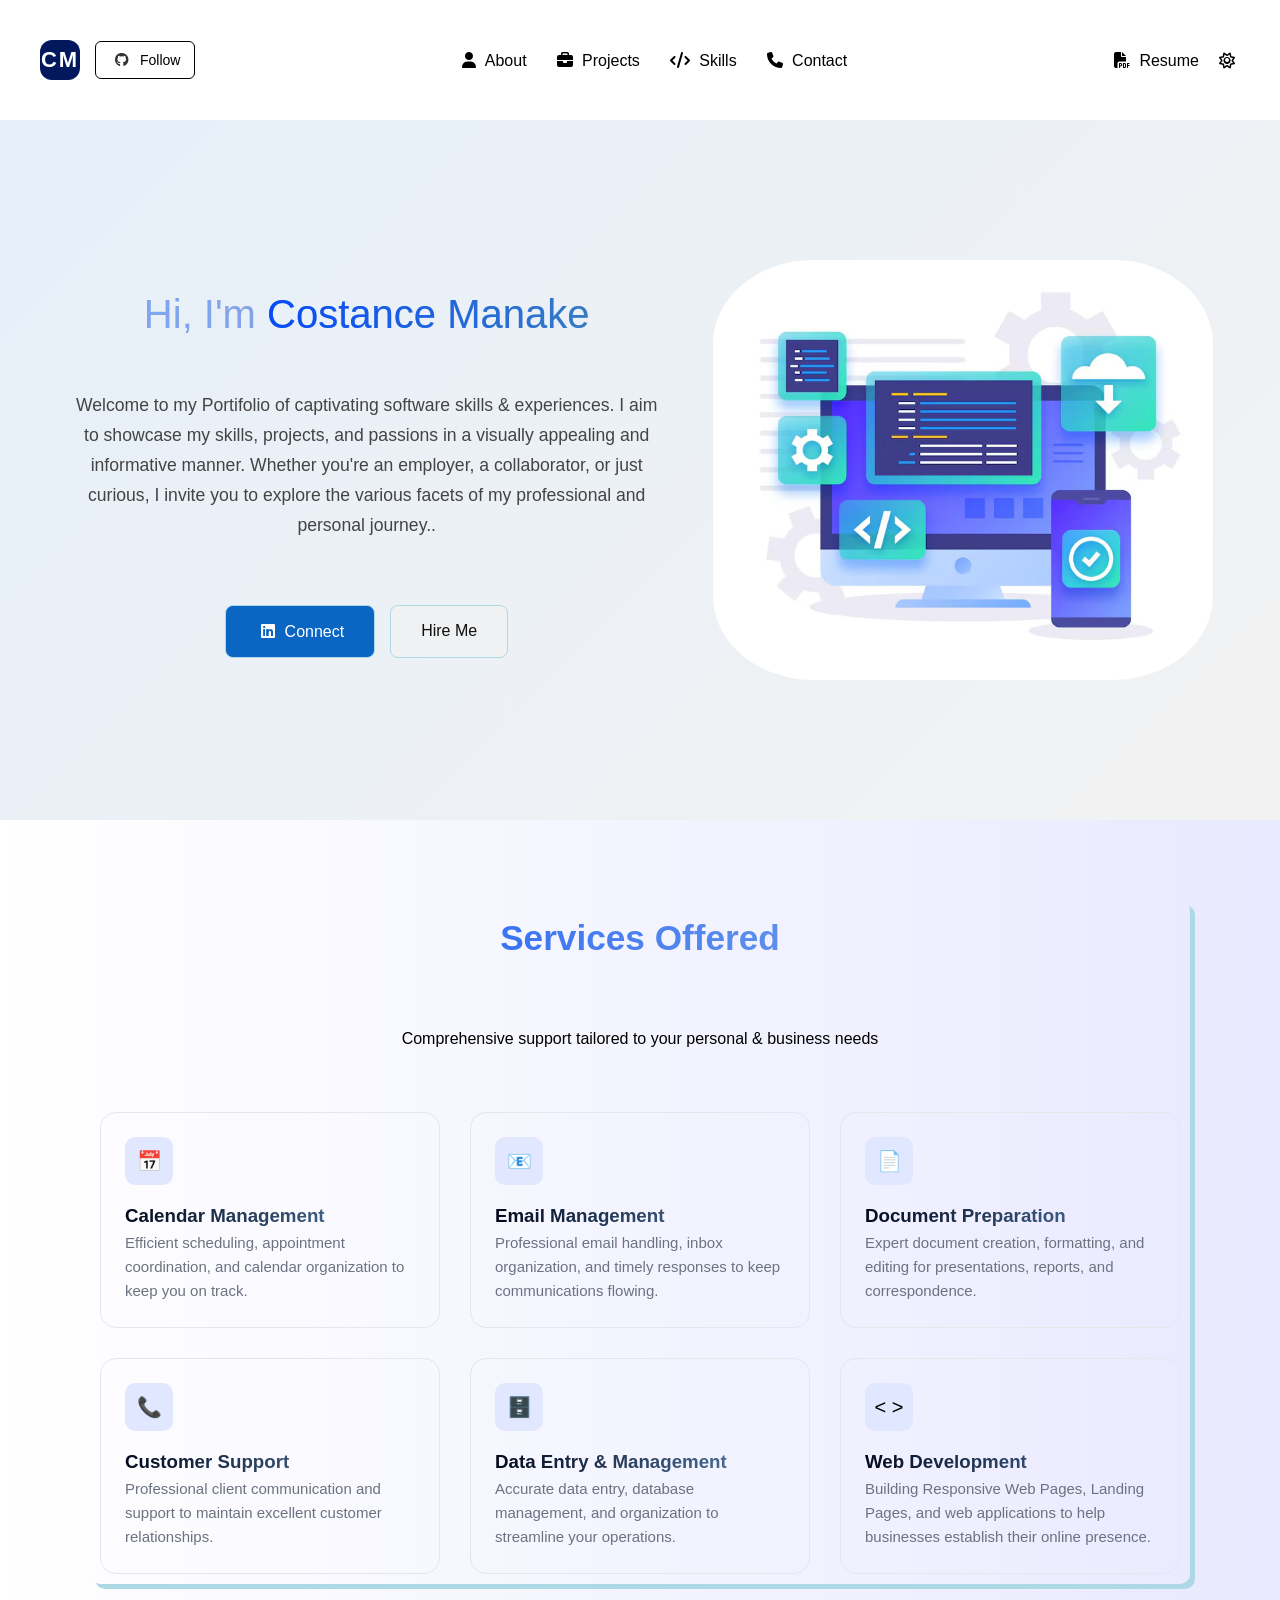
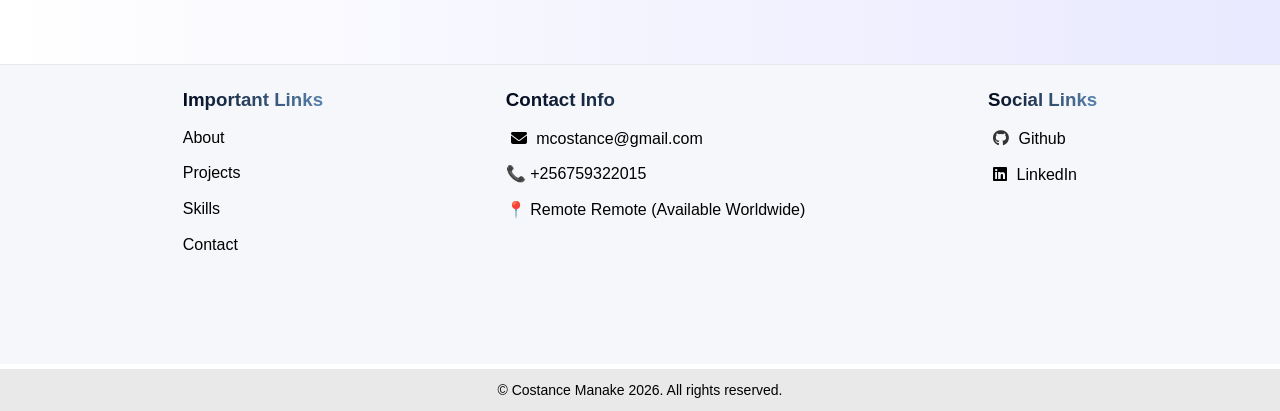
==== index.html @ 9df0ac07 "first commit" ====
<!doctype html>
<html lang="en">

<head>
  <meta charset="UTF-8" />
  <meta name="viewport" content="width=device-width, initial-scale=1.0" />
  <title>Costance Manake - Frontend Developer</title>
  <meta name="description"
    content="Costance Manake is a Frontend Web Developer specializing in HTML, CSS, JavaScript, React, Tailwind CSS, REST API integration, and Node.js. Building responsive and interactive web experiences." />
  <meta name="keywords"
    content="Costance Manake, Frontend Developer, Web Developer Uganda, Remote, React Developer, JavaScript Developer, HTML CSS, Tailwind CSS, Node.js, Portfolio Website" />
  <meta name="author" content="Costance Manake" />
  <!-- social media sharing  -->
  <meta property="og:title" content="Costance Manake | Frontend Web Developer" />
  <meta property="og:description"
    content="Engineering responsive and interactive web experiences using React, JavaScript, and Tailwind CSS." />
  <meta property="og:image" content="images/social-share.jpg" />
  <meta property="og:url" content="https://khonnie.github.io/Costance-Portifolio/" />
  <meta property="og:type" content="website" />
  <!-- favicon -->

  <link rel="stylesheet" href="styles/style.css" />
  <link rel="stylesheet" href="https://cdnjs.cloudflare.com/ajax/libs/font-awesome/6.5.1/css/all.min.css" />
</head>

<body>
  <!-- ----------Header Section-------------- -->
  <header>
    <!-- Name & github logo -->
    <div class="left-side">
      <a href="index.html" class="logo">
        CM
      </a>
      <a href="https://github.com/khonnie" class="intro" target="_blank">
        <i class="fa-brands fa-github"></i> Follow
      </a>
    </div>
    <!-- Navigation sections -->
    <ul class="middle">
      <li><a href="about.html" target="_blank"><i class="fa fa-user"></i> About</a></li>

      <li class="dropdown">
        <a href="projects.html" target="_blank"><i class="fa fa-briefcase"></i> Projects</a>
      </li>

      <li class="dropdown">
        <a href="skills.html" target="_blank"><i class="fa fa-code"></i> Skills</a>
      </li>
      <li><a href="contact.html" target="_blank"><i class="fa fa-phone"></i> Contact</a></li>
    </ul>

    <div class="right-side">
      <a href="resume/Connie-Manake-Resume.pdf" target="_blank"> <i class="fa fa-file-pdf"></i> Resume</a>
      <span><i class="fa-regular fa-sun"></i></span>
    </div>
  </header>
  <!-- --------------Hero Section---------- -->
  <section class="hero">
    <div class="hero-wrapper">
      <h1 class="hero-title">
        Hi, I'm <span class="gradient-text">Costance Manake</span>
      </h1>
      <p class="hero-text">
        Welcome to my Portifolio of captivating software skills & experiences.
        I aim to showcase my skills, projects, and passions in a visually
        appealing and informative manner. Whether you're an employer, a
        collaborator, or just curious, I invite you to explore the various
        facets of my professional and personal journey..
      </p>
      <div class="hero-buttons">
        <a href="https://www.linkedin.com/in/costance-manake-a4429895" target="_blank" class="btn first-btn">
          <i class="fab fa-linkedin"></i> Connect</a>
        <a href="#experience" class="btn second-btn">Hire Me</a>
      </div>
    </div>
    <img src="images/webdev.avif" alt="passport-photo" width="500px" height="420px" />
  </section>
  <!-- SERVICES SECTION -->
  <section class="services" id="services">
    <div class="services-container">
      <!-- Heading -->
      <div class="services-header">
        <h2>Services Offered</h2>
        <p>Comprehensive support tailored to your personal & business needs</p>
      </div>

      <!-- Services Grid -->
      <div class="services-grid">
        <!-- Service 1 -->
        <div class="service-card">
          <div class="icon-box">📅</div>
          <h3>Calendar Management</h3>
          <p>
            Efficient scheduling, appointment coordination, and calendar
            organization to keep you on track.
          </p>
        </div>

        <!-- Service 2 -->
        <div class="service-card">
          <div class="icon-box">📧</div>
          <h3>Email Management</h3>
          <p>
            Professional email handling, inbox organization, and timely
            responses to keep communications flowing.
          </p>
        </div>

        <!-- Service 3 -->
        <div class="service-card">
          <div class="icon-box">📄</div>
          <h3>Document Preparation</h3>
          <p>
            Expert document creation, formatting, and editing for
            presentations, reports, and correspondence.
          </p>
        </div>

        <!-- Service 4 -->
        <div class="service-card">
          <div class="icon-box">📞</div>
          <h3>Customer Support</h3>
          <p>
            Professional client communication and support to maintain
            excellent customer relationships.
          </p>
        </div>

        <!-- Service 5 -->
        <div class="service-card">
          <div class="icon-box">🗄️</div>
          <h3>Data Entry & Management</h3>
          <p>
            Accurate data entry, database management, and organization to
            streamline your operations.
          </p>
        </div>

        <!-- Service 6 -->
        <div class="service-card">
          <div class="icon-box">&lt; &gt;</div>
          <h3>Web Development</h3>
          <p>
            Building Responsive Web Pages, Landing Pages, and web applications
            to help businesses establish their online presence.
          </p>
        </div>
      </div>
    </div>
  </section>

  <!-- Footer Section -->
  <div class="footer">
    <div class="footerinfo">
      <h3>Important Links</h3>
      <div class="important-links links">
        <a href="about.html" target="_blank">About</a>
        <a href="projects.html" target="_blank">Projects</a>
        <a href="skills.html" target="_blank">Skills</a>
        <a href="contact.html" target="_blank">Contact</a>
      </div>
    </div>

    <div class="footerinfo">
      <h3>Contact Info</h3>
      <div class="contactsinfo links">
        <a href="mailto:mcostance@gmail.com">
          <i class="fas fa-envelope"></i> mcostance@gmail.com
        </a>
        <a href="">📞 +256759322015</a>
        <p>📍 Remote Remote (Available Worldwide)</p>
      </div>
    </div>

    <div class="footerinfo">
      <h3>Social Links</h3>
      <div class="social-links links">
        <a href="https://github.com/khonnie" target="_blank">
          <i class="fab fa-github"></i> Github
        </a>

        <a href="https://www.linkedin.com/in/costance-manake-a4429895" target="_blank">
          <i class="fab fa-linkedin"></i> LinkedIn
        </a>
      </div>
    </div>


  </div>
  <p class="copyright">© Costance Manake 2026. All rights reserved.</p>

  <!-- Floating Buttons -->
  <!-- <div class="floating-buttons">
    <a href="https://www.linkedin.com/in/costance-manake-a4429895" target="_blank" class="floating-btn linkedin">
      <i class="fab fa-linkedin"></i>
    </a>
    <a href="https://wa.me/1234567890" target="_blank" class="floating-btn whatsapp">
      <i class="fab fa-whatsapp"></i>
    </a>
  </div> -->
</body>

</html>
---- styles/style.css ----
/* =========================
   RESET
========================= */
* {
  margin: 0;
  padding: 0;
  box-sizing: border-box;
}

html {
  scroll-behavior: smooth;
}


body {
  font-family: 'Segoe UI', sans-serif;
  min-height: 100vh;
  line-height: 1.6;
  width: 100%;
  overflow-x: hidden;
}

/* =========================
   GLOBAL SECTION SPACING
========================= */
section {
  padding: 60px 20px;
}

hr {
  margin: 20px 0;
}
h1{
  background: linear-gradient(to right, #064bf876, #023b736b);
  background-clip: text;
  color: transparent;
  font-weight: 300;
  font-size: 2.5rem;
}

h2 {
  /* font-size: 28px;
  margin-bottom: 10px; */
  background: linear-gradient(to right, #064af8, #0a66c26b);
  background-clip: text;
  color: transparent;
  text-align: center;
  font-size: 2.2rem;
  margin-bottom: 60px;
}

h3{
  background: linear-gradient(to right, #01091c, #044382a6);
  background-clip: text;
  color: transparent;
}

i {
  margin: 5px;
}

/* =========================
   HEADER
========================= */
header {
  display: flex;
  justify-content: space-between;
  align-items: center;
  padding: 20px 40px;
  width: 100%;
  /* border: 0.8px solid rgb(209, 203, 203); */
  /* border-radius: 6px; */
  margin: 20px 0;
  flex-wrap: wrap;
  gap: 15px;

  /* making header sticky */
  position: sticky;
  top: 0;
  z-index: 1000;
  background-color: white;
}



/* LEFT SIDE */

.left-side {
  display: flex;
  align-items: center;
  gap: 15px;
}
.logo {
  display: inline-flex;
  align-items: center;
  justify-content: center;

  width: 40px;
  height: 40px;

  background-color: #01185d;
  color: #fff;

  font-family: Arial, sans-serif;
  font-size: 22px;
  font-weight: bold;
  text-decoration: none;

  border-radius: 12px; /* rounded square look */
  letter-spacing: 2px;

  transition: all 0.3s ease;
}

/* .logo:hover {
  background-color: #5776db;
  color: #000;
  transform: scale(1.05);
} */

/* GITHUB BUTTON */
.intro {
  display: inline-flex;
  align-items: center;
  gap: 6px;
  padding: 6px 14px;
  border: 1px solid black;
  border-radius: 6px;
  font-size: 14px;
  text-decoration: none;
  color: black;
  transition: 0.3s ease;
}

.intro:hover {
  background-color: rgba(0, 0, 0, 0.501);
  color: white;
}

/* =========================
   NAVIGATION
========================= */
.middle {
  display: flex;
  gap: 25px;
  list-style: none;
  position: relative;
  flex-wrap: wrap;
}

.middle li {
  position: relative;
  cursor: pointer;
}

.middle a {
  text-decoration: none;
  color: black;
}

.middle a:hover {
  color: rgb(72, 105, 234);
}

/* DROPDOWN
.menu-items {
  display: none;
  position: absolute;
  top: 100%;
  left: 0;
  list-style: none;
  background: white;
  padding: 10px 0;
  min-width: 150px;
  border-radius: 6px;
  box-shadow: 0 5px 15px rgba(0, 0, 0, 0.1);
} */

.menu-items li {
  padding: 8px 15px;
}

.menu-items li:hover {
  background-color: #f2f2f2;
}

.dropdown:hover .menu-items {
  display: block;
}

/* RIGHT SIDE */
.right-side {
  display: flex;
  align-items: center;
  gap: 15px;
}

.right-side a {
  text-decoration: none;
  color: black;
}

.right-side a:hover {
  color: rgb(72, 105, 234);
}


.right-side button {
  padding: 6px 14px;
  border-radius: 6px;
  border: 1px solid black;
  background: transparent;
  cursor: pointer;
  transition: 0.3s ease;
}

.right-side button:hover {
  background: black;
  color: white;
}

/* =========================
   HERO SECTION
========================= */
.hero {
  background: linear-gradient(135deg,
      rgba(10, 102, 194, 0.1),
      rgba(0, 0, 0, 0.05));
  display: flex;
  justify-content: space-evenly;
  align-items: center;
  /* gap: 40px; */
  width: 100%;
  height: 700px;
  flex-wrap: wrap;
  text-align: center;

}
.gradient-text{
  background: linear-gradient(to right, #064af8, #0a66c2a6);
  background-clip: text;
  color: transparent;
}

/* .hero{
min-height:100vh;
display:flex;
align-items:center;
justify-content:center;
padding:80px 20px;
}

.hero-container{
max-width:800px;
text-align:center;
} */

.hero img {
  border-radius: 20%;
  object-fit: cover;
  transition: 0.3s;
  
}
.hero img:hover{
  filter: grayscale(100%);
  transform:scale(0.5);
}

.hero-wrapper {
  display: flex;
  flex-direction: column;
  gap: 15px;
  max-width: 800px;
}

.hero-subtitle {
  font-size: 1.25rem;
  color: #6b7280;
}

.hero-text {
  max-width: 600px;
  margin: 30px auto;
  font-size: 1.1rem;
  line-height: 1.7;
  color: #444;
}

.hero-buttons {
  display: flex;
  justify-content: center;
  gap: 15px;
  margin-top: 20px;

}

.btn {
  padding: 12px 30px;
  border-radius: 8px;
  text-decoration: none;
  font-weight: 500;
  transition: 0.3s;
}

.first-btn {
  border: 1px solid lightblue;

  background-color: #0A66C2;
  color: white;
}

.first-btn:hover {

  background-color: #1d4ed8;
}


.second-btn {
  border: 1px solid lightblue;
  background-color: #f0f1f2;
  color: #111;
}

.second-btn:hover {
  background: #d1d5db;
}
/* .about-me{
  display: inline-block;
  background: linear-gradient(to right, #064af8, #0a66c26b);
  background-clip: text;
  color: transparent;
  border-bottom: 2px solid rgba(0, 0, 255, 0.417);
  padding-bottom: 5px;
  

} */
/* .hero-projects{
  background: linear-gradient(to right, #064af8, #0a66c26b);
  background-clip: text;
  color: transparent;
  font-weight: 600;
  font-size: 2.5rem;
  
} */
/* .projects-title{
  background: linear-gradient(to right, #064af8, #0a66c26b);
  background-clip: text;
  color: transparent;
} */
/* -----------SERVICES SECTION -------------*/
/* Section */
.services {
  padding: 80px 20px;
  background: #ffffff;
  background: linear-gradient(to left, rgba(0, 0, 255, 0.085), white);
  
  
}

/* Container */
.services-container {
  max-width: 1100px;
  margin: auto;
  box-shadow: 5px 5px lightblue;
  border: o.5px solid lightblue;
  border-radius: 10px;
  padding: 10px;
}

/* Header */
.services-header {
  text-align: center;
  margin-bottom: 60px;
}

/* .services-header h2 {
  font-size: 36px;
  font-weight: bold;
  color: #111827;
} */

/* .services-header p {
  font-size: 18px;
  color: #6b7280;
  margin-top: 10px;
} */

/* Grid */
.services-grid {
  display: grid;
  grid-template-columns: repeat(3, 1fr);
  gap: 30px;
}

/* Card */
.service-card {
  padding: 24px;
  border: 1px solid #e5e7eb;
  border-radius: 16px;
  transition: 0.3s;
}

/* Hover effect */
.service-card:hover {
  box-shadow: 0 10px 25px rgba(0,0,0,0.08);
  border-color: #a5b4fc;
}

/* Icon Box */
.icon-box {
  width: 48px;
  height: 48px;
  background: #e0e7ff;
  border-radius: 10px;
  display: flex;
  align-items: center;
  justify-content: center;
  font-size: 20px;
  margin-bottom: 16px;
  transition: 0.3s;
}

/* Icon hover */
.service-card:hover 
.icon-box {
  background: #0A66C2;
  color: white;
}

/* Title */
/* .service-card h3 {
  font-size: 18px;
  font-weight: 600;
  color: #111827;
  margin-bottom: 10px;
} */

/* Description */
.service-card p {
  color: #6b7280;
  font-size: 15px;
}

/* Responsive */
@media (max-width: 992px) {
  .services-grid {
    grid-template-columns: repeat(2, 1fr);
  }
}

@media (max-width: 600px) {
  .services-grid {
    grid-template-columns: 1fr;
  }
}

/* =========================
   ABOUT ME
========================= */
.about-section {
  padding: 80px 20px;
  background: #f5f7fa;
}

.about-container {
  max-width: 800px;
  margin: auto;
}

.about-title {
  text-align: center;
  font-size: 2.5rem;
  margin-bottom: 50px;
}

.about-card {
  background: white;
  border-radius: 12px;
  padding: 40px;
  box-shadow: 0 2px 10px rgba(0, 0, 0, 0.05);
  border: 1px solid #e5e7eb;
}

.about-text {
  display: flex;
  flex-direction: column;
  gap: 25px;
}

.about-text p {
  line-height: 1.8;
  color: #444;
  font-size: 1.05rem;
}

/* =========================
   EXPERIENCE
========================= */
.experience-section {
  padding: 80px 20px;
  background: #ffffff;
}

.experience-container {
  max-width: 900px;
  margin: auto;
}

.experience-title {
  text-align: center;
  font-size: 2.5rem;
  margin-bottom: 50px;
}

.experience-card {
  background: white;
  border-radius: 12px;
  padding: 30px;
  border: 1px solid #e5e7eb;
  box-shadow: 0 2px 10px rgba(0, 0, 0, 0.05);
}

.experience-header {
  display: flex;
  justify-content: space-between;
  flex-wrap: wrap;
  margin-bottom: 20px;
}

.company p {
  font-weight: 600;
  color: #111;
}

.company h3 {
  font-size: 1.2rem;
  margin-top: 5px;
}

.dates {
  color: #6b7280;
  font-size: 14px;
}

.experience-list {
  padding-left: 20px;
  display: flex;
  flex-direction: column;
  gap: 10px;
}

.experience-list li {
  line-height: 1.6;
  color: #444;
}

/* =========================
   PROJECTS
========================= */
.projects-section {
  padding: 80px 20px;
}

.projects-container {
  max-width: 1100px;
  margin: auto;
}

.projects-title {
  text-align: center;
  font-size: 2.2rem;
  margin-bottom: 60px;
}

.projects-grid {
  display: grid;
  grid-template-columns: repeat(auto-fit, minmax(300px, 1fr));
  gap: 25px;
}

.project-card {
  background: white;
  border-radius: 12px;
  padding: 25px;
  border: 1px solid #e5e7eb;
  box-shadow: 0 2px 8px rgba(0, 0, 0, 0.05);
  transition: 0.3s;
}

.project-card:hover {
  box-shadow: 0 6px 20px rgba(0, 0, 255, 0.367);
  transform: translateY(-5px);
}

.project-card h3 {
  margin-bottom: 10px;
  font-size: 1.3rem;
}

.project-description {
  font-size: 0.9rem;
  color: #555;
  margin-bottom: 15px;
  line-height: 1.6;
}

.project-tech {
  display: flex;
  flex-wrap: wrap;
  gap: 8px;
  margin-bottom: 15px;
}

.project-tech span {
  background: #f1f5f9;
  padding: 5px 10px;
  border-radius: 6px;
  font-size: 12px;
}

.project-links {
  display: flex;
  gap: 20px;
}

.project-links a {
  text-decoration: none;
  font-size: 14px;
  color: #6b7280;
  display: flex;
  align-items: center;
  gap: 5px;
  transition: 0.3s;
}

.project-links a:hover {
  color: #111;
}

/* =========================
   SKILLS
========================= */
/* Layout */
.skills-cards {
  padding: 60px 20px;
  background: #f8f9fa;
}

.skills-container {
  display: grid;
  grid-template-columns: repeat(auto-fit, minmax(280px, 1fr));
  gap: 25px;
  max-width: 1100px;
  margin: auto;
}

/* Card */
.skill-card {
  background: #ffffff;
  padding: 25px;
  border-radius: 16px;
  box-shadow: 0 5px 20px rgba(0, 0, 0, 0.05);
  transition: all 0.3s ease;
}

.skill-card:hover {
  transform: translateY(-10px);
  box-shadow: 0 10px 30px rgba(0, 0, 0, 0.1);
}

/* Icon */
.card-icon {
  font-size: 28px;
  color: #0d6efd;
  margin-bottom: 15px;
}

/* Title */
.skill-card h3 {
  margin-bottom: 10px;
  font-size: 20px;
}

/* Description */
.skill-card p {
  font-size: 14px;
  color: #6c757d;
  margin-bottom: 15px;
}

/* Skill List */
.skill-list {
  list-style: none;
  padding: 0;
}

.skill-list li {
  display: flex;
  align-items: center;
  gap: 10px;
  margin: 8px 0;
  font-size: 15px;
}

/* Icons */
.skill-list i {
  font-size: 18px;
  width: 25px;
}

/* Container */
.skills-buttons {
  display: flex;
  flex-wrap: wrap;
  gap: 10px;
}

/* Individual Skill (Button Style) */
.skill {
  display: inline-flex;
  align-items: center;
  gap: 8px;
  padding: 8px 14px;
  border-radius: 25px;
  font-size: 14px;
  background: #f1f3f5;
  border: 1px solid transparent;
  transition: all 0.25s ease;
  cursor: default;
}

/* Hover Effect */
.skill:hover {
  background: #0d6efd;
  color: #fff;
  border-color: #0d6efd;
  transform: translateY(-2px);
}

/* Icon */
.skill i {
  font-size: 16px;
}

/* Keep icons visible on hover */
.skill:hover i {
  color: #fff;
}

/* Brand Colors */
.fa-html5 { color: #e34c26; }
.fa-css3-alt { color: #264de4; }
.fa-bootstrap { color: #7952b3; }
.fa-js { color: #f0db4f; }
.fa-react { color: #61dafb; }
.fa-python { color: #3776ab; }
.fa-github { color: #333; }

/* Custom Icons */
.fa-bolt { color: #facc15; }   /* Vite */
.fa-wind { color: #38bdf8; }   /* Tailwind */

/* Brand Colors */
.fa-html5 { color: #e34c26; }
.fa-css3-alt { color: #264de4; }
.fa-bootstrap { color: #7952b3; }
.fa-js { color: #f0db4f; }
.fa-react { color: #61dafb; }
.fa-python { color: #3776ab; }
.fa-github { color: #333; }

/* Custom Icons */
.fa-bolt { color: #facc15; }   /* Vite */
.fa-wind { color: #38bdf8; }   /* Tailwind */
/* ===== Get in Touch Section ===== */
.contact-section {
  padding: 80px 20px;
}

.contact-container {
  max-width: 700px;
  margin: auto;
}

/* .contact-title {
  text-align: center;
  font-size: 2.5rem;
  margin-bottom: 50px;
} */

.contact-card {
  background: white;
  border-radius: 12px;
  padding: 40px;
  border: 1px solid #e5e7eb;
  box-shadow: 0 2px 10px rgba(0, 0, 0, 0.05);
}

.contact-text {
  text-align: center;
  margin-bottom: 30px;
  color: #666;
}

.contact-form {
  display: flex;
  flex-direction: column;
  gap: 20px;
}

.form-group {
  display: flex;
  flex-direction: column;
}

.form-group label {
  margin-bottom: 5px;
  font-weight: 500;
}

.form-group input,
.form-group textarea {
  padding: 12px;
  border-radius: 8px;
  border: 1px solid #d1d5db;
  font-size: 14px;
  outline: none;
}

.form-group input:focus,
.form-group textarea:focus {
  border-color: #2563eb;
  box-shadow: 0 0 0 2px rgba(37, 99, 235, 0.2);
}

.contact-btn {
  margin-top: 10px;
  padding: 14px;
  border: none;
  border-radius: 8px;
  background: #2563eb;
  color: white;
  font-size: 16px;
  cursor: pointer;
  display: flex;
  align-items: center;
  justify-content: center;
  gap: 8px;
  transition: 0.3s;
}

.contact-btn:hover {
  background: #1d4ed8;
}

/* =========================
   FOOTER
========================= */
.footer {
  display: flex;
  justify-content: space-evenly;
  padding: 20px 0;
  height: 300px;
  
  background: #f5f7fa;
  border-top: 1px solid #e5e7eb;
}
.footerinfo{
  display: flex;
  gap: 10px;
  flex-direction: column;
  
}
.footerinfo a{
text-decoration: none;
color: black;
}

.links{
  display: flex;
  flex-direction: column;
  gap: 10px;
 
}


.footer-container {
  max-width: 1100px;
  margin: auto;
}

.footer-content {
  display: flex;
  flex-direction: column;
  align-items: center;
  justify-content: space-between;
  gap: 20px;
}

.footer-text {
  text-align: center;
  color: #666;
}

.made-with {
  display: flex;
  align-items: center;
  gap: 6px;
  justify-content: center;
}

.heart {
  color: #ef4444;
}

.copyright {
  font-size: 14px;
  margin-top: 5px;
  text-align: center;
  background-color: #11111117;
  padding: 10px;
}

.footer-socials {
  display: flex;
  gap: 20px;
}

.footer-socials a {
  font-size: 20px;
  color: #6b7280;
  transition: 0.3s;
}

.footer-socials a:hover {
  color: #111;
}

/* responsive */

@media (min-width:768px) {

  .footer-content {
    flex-direction: row;
  }

  .footer-text {
    text-align: left;
  }

}

/* =========================
   RESPONSIVE
========================= */
@media (max-width: 768px) {

  header {
    flex-direction: column;
    align-items: flex-start;
  }

  .hero {
    flex-direction: column;
  }

  .experience1 {
    flex-direction: column;
  }

}

/* floating buttons */
.floating-buttons {
  position: fixed;
  bottom: 20px;
  right: 20px;
  display: flex;
  flex-direction: column;
  gap: 15px;
  
  
}
.floating-btn {
  width: 100px;
  height: 100px;
  border-radius: 50%;
  
  /* color: white; */
  font-size: 20px;
  transition: all 0.3s ease;
}
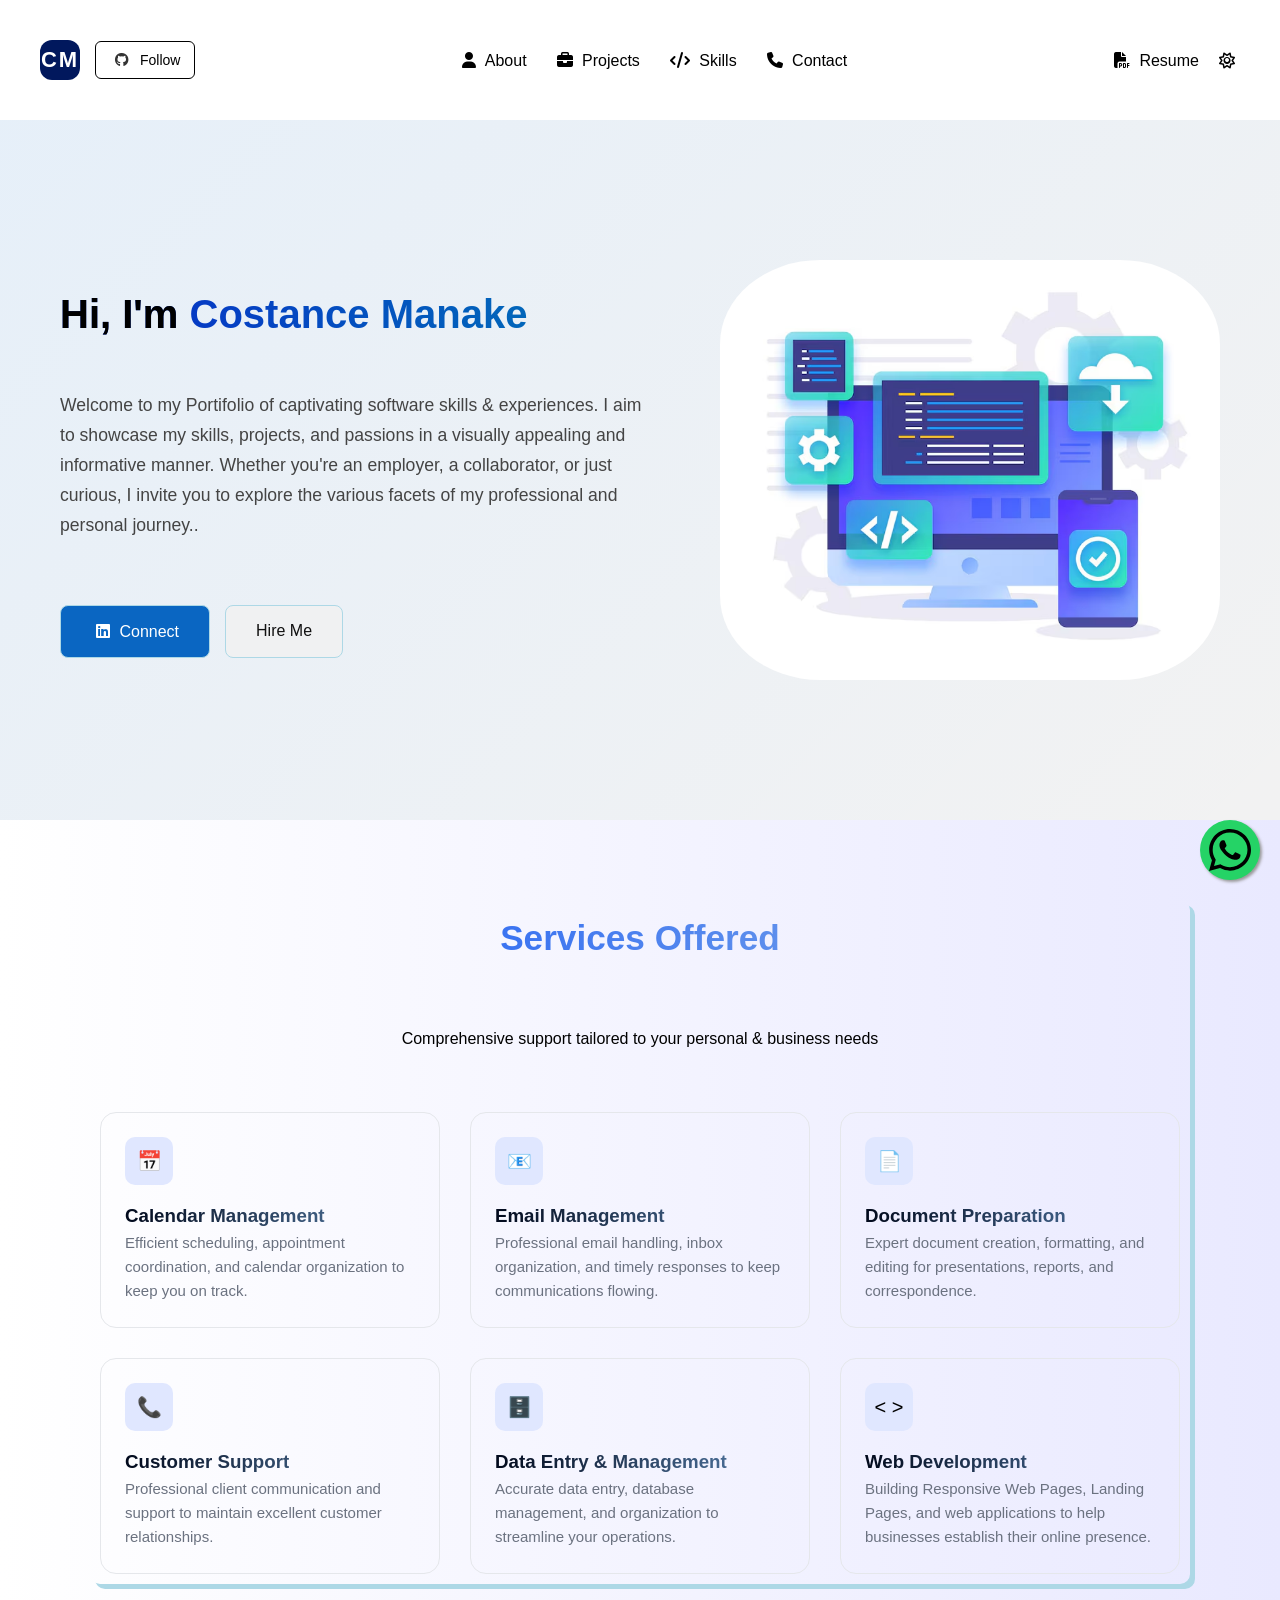
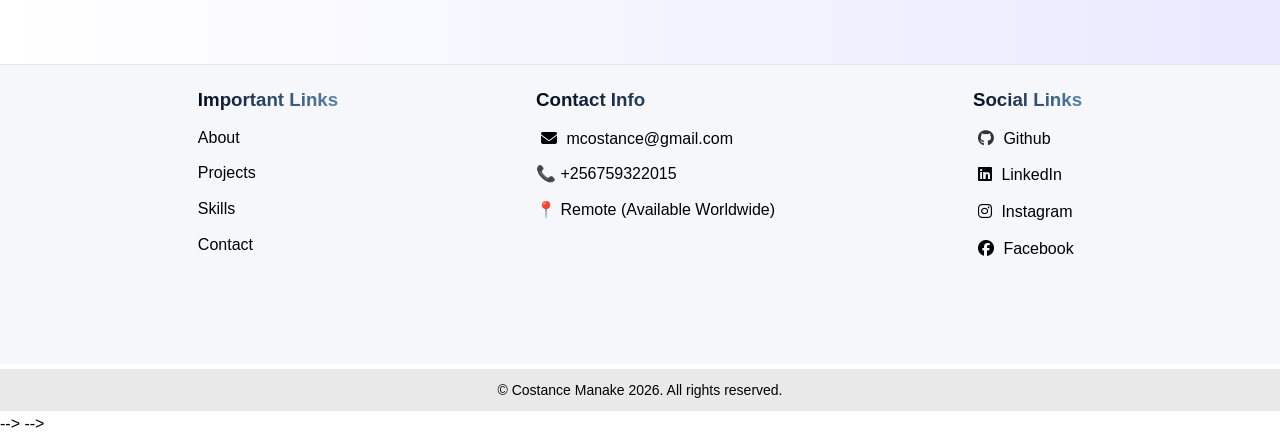
==== commit 9c252aad: "realigning" ====
--- a/index.html
+++ b/index.html
@@ -58,7 +58,7 @@
   <section class="hero">
     <div class="hero-wrapper">
       <h1 class="hero-title">
-        Hi, I'm <span class="gradient-text">Costance Manake</span>
+        <span style="color: black;">Hi, I'm </span><span class="gradient-text">Costance Manake</span>
       </h1>
       <p class="hero-text">
         Welcome to my Portifolio of captivating software skills & experiences.
@@ -168,7 +168,7 @@
           <i class="fas fa-envelope"></i> mcostance@gmail.com
         </a>
         <a href="">📞 +256759322015</a>
-        <p>📍 Remote Remote (Available Worldwide)</p>
+        <p>📍 Remote (Available Worldwide)</p>
       </div>
     </div>
 
@@ -182,6 +182,16 @@
         <a href="https://www.linkedin.com/in/costance-manake-a4429895" target="_blank">
           <i class="fab fa-linkedin"></i> LinkedIn
         </a>
+
+        <a href="https://www.linkedin.com/in/costance-manake-a4429895" target="_blank">
+          <i class="fa-brands fa-instagram"></i> Instagram
+        </a>
+
+        <a href="https://www.linkedin.com/in/costance-manake-a4429895" target="_blank">
+          <i class="fa-brands fa-facebook"></i></i> Facebook
+        </a>
+
+
       </div>
     </div>
 
@@ -190,14 +200,16 @@
   <p class="copyright">© Costance Manake 2026. All rights reserved.</p>
 
   <!-- Floating Buttons -->
-  <!-- <div class="floating-buttons">
-    <a href="https://www.linkedin.com/in/costance-manake-a4429895" target="_blank" class="floating-btn linkedin">
-      <i class="fab fa-linkedin"></i>
-    </a>
-    <a href="https://wa.me/1234567890" target="_blank" class="floating-btn whatsapp">
-      <i class="fab fa-whatsapp"></i>
-    </a>
-  </div> -->
+ <a href="https://wa.me!" class="whatsapp-fab" target="_blank">
+  <!-- Use a font-awesome icon or an SVG -->
+  <svg xmlns="http://www.w3.org/2000/svg" viewBox="0 0 640 640"><!--!Font Awesome Free v7.2.0 by @fontawesome - https://fontawesome.com License - https://fontawesome.com/license/free Copyright 2026 Fonticons, Inc.--><path d="M476.9 161.1C435 119.1 379.2 96 319.9 96C197.5 96 97.9 195.6 97.9 318C97.9 357.1 108.1 395.3 127.5 429L96 544L213.7 513.1C246.1 530.8 282.6 540.1 319.8 540.1L319.9 540.1C442.2 540.1 544 440.5 544 318.1C544 258.8 518.8 203.1 476.9 161.1zM319.9 502.7C286.7 502.7 254.2 493.8 225.9 477L219.2 473L149.4 491.3L168 423.2L163.6 416.2C145.1 386.8 135.4 352.9 135.4 318C135.4 216.3 218.2 133.5 320 133.5C369.3 133.5 415.6 152.7 450.4 187.6C485.2 222.5 506.6 268.8 506.5 318.1C506.5 419.9 421.6 502.7 319.9 502.7zM421.1 364.5C415.6 361.7 388.3 348.3 383.2 346.5C378.1 344.6 374.4 343.7 370.7 349.3C367 354.9 356.4 367.3 353.1 371.1C349.9 374.8 346.6 375.3 341.1 372.5C308.5 356.2 287.1 343.4 265.6 306.5C259.9 296.7 271.3 297.4 281.9 276.2C283.7 272.5 282.8 269.3 281.4 266.5C280 263.7 268.9 236.4 264.3 225.3C259.8 214.5 255.2 216 251.8 215.8C248.6 215.6 244.9 215.6 241.2 215.6C237.5 215.6 231.5 217 226.4 222.5C221.3 228.1 207 241.5 207 268.8C207 296.1 226.9 322.5 229.6 326.2C232.4 329.9 268.7 385.9 324.4 410C359.6 425.2 373.4 426.5 391 423.9C401.7 422.3 423.8 410.5 428.4 397.5C433 384.5 433 373.4 431.6 371.1C430.3 368.6 426.6 367.2 421.1 364.5z"/></svg>
+</a>
+
+<!-- <a href="https://wa.me!" class="email-fab" target="_blank">
+  <!-- Use a font-awesome icon or an SVG -->
+  <!-- <svg xmlns="http://www.w3.org/2000/svg" viewBox="0 0 640 640"><!--!Font Awesome Free v7.2.0 by @fontawesome - https://fontawesome.com License - https://fontawesome.com/license/free Copyright 2026 Fonticons, Inc.--><path d="M125.4 128C91.5 128 64 155.5 64 189.4C64 190.3 64 191.1 64.1 192L64 192L64 448C64 483.3 92.7 512 128 512L512 512C547.3 512 576 483.3 576 448L576 192L575.9 192C575.9 191.1 576 190.3 576 189.4C576 155.5 548.5 128 514.6 128L125.4 128zM528 256.3L528 448C528 456.8 520.8 464 512 464L128 464C119.2 464 112 456.8 112 448L112 256.3L266.8 373.7C298.2 397.6 341.7 397.6 373.2 373.7L528 256.3zM112 189.4C112 182 118 176 125.4 176L514.6 176C522 176 528 182 528 189.4C528 193.6 526 197.6 522.7 200.1L344.2 335.5C329.9 346.3 310.1 346.3 295.8 335.5L117.3 200.1C114 197.6 112 193.6 112 189.4z"/></svg>
+<!-- </a> --> --> -->
+
 </body>
 
 </html>
--- a/styles/style.css
+++ b/styles/style.css
@@ -23,18 +23,18 @@
 /* =========================
    GLOBAL SECTION SPACING
 ========================= */
-section {
+/* section {
   padding: 60px 20px;
-}
-
-hr {
+} */
+
+/* hr {
   margin: 20px 0;
-}
+} */
 h1{
-  background: linear-gradient(to right, #064bf876, #023b736b);
+  background: linear-gradient(to right, #072ac8, #0077b6);
   background-clip: text;
   color: transparent;
-  font-weight: 300;
+  font-weight: 600;
   font-size: 2.5rem;
 }
 
@@ -233,14 +233,15 @@
   width: 100%;
   height: 700px;
   flex-wrap: wrap;
-  text-align: center;
-
-}
-.gradient-text{
-  background: linear-gradient(to right, #064af8, #0a66c2a6);
+  /* text-align: center; */
+
+}
+/* .gradient-text{
+  background: linear-gradient(to right, #064af8, #000a13a6);
   background-clip: text;
   color: transparent;
-}
+
+} */
 
 /* .hero{
 min-height:100vh;
@@ -273,22 +274,24 @@
   max-width: 800px;
 }
 
-.hero-subtitle {
+/* .hero-subtitle {
   font-size: 1.25rem;
   color: #6b7280;
-}
+} */
 
 .hero-text {
+  flex: 1;
   max-width: 600px;
   margin: 30px auto;
   font-size: 1.1rem;
   line-height: 1.7;
   color: #444;
+  /* text-align: center; */
 }
 
 .hero-buttons {
   display: flex;
-  justify-content: center;
+  /* justify-content: center; */
   gap: 15px;
   margin-top: 20px;
 
@@ -970,23 +973,28 @@
 
 }
 
-/* floating buttons */
-.floating-buttons {
+/* Floating button styling */
+
+.whatsapp-fab {
   position: fixed;
+  width: 60px;
+  height: 60px;
   bottom: 20px;
   right: 20px;
-  display: flex;
-  flex-direction: column;
-  gap: 15px;
-  
-  
-}
-.floating-btn {
-  width: 100px;
-  height: 100px;
-  border-radius: 50%;
-  
-  /* color: white; */
-  font-size: 20px;
-  transition: all 0.3s ease;
-}+  background-color: #25d366;
+  color: #FFF;
+  border-radius: 50px;
+  text-align: center;
+  font-size: 30px;
+  box-shadow: 2px 2px 3px #999;
+  z-index: 1000;
+  display: flex;
+  align-items: center;
+  justify-content: center;
+  text-decoration: none;
+  transition: transform 0.3s ease;
+}
+
+.whatsapp-fab:hover {
+  transform: scale(1.1); /* Slight pop effect on hover */
+}
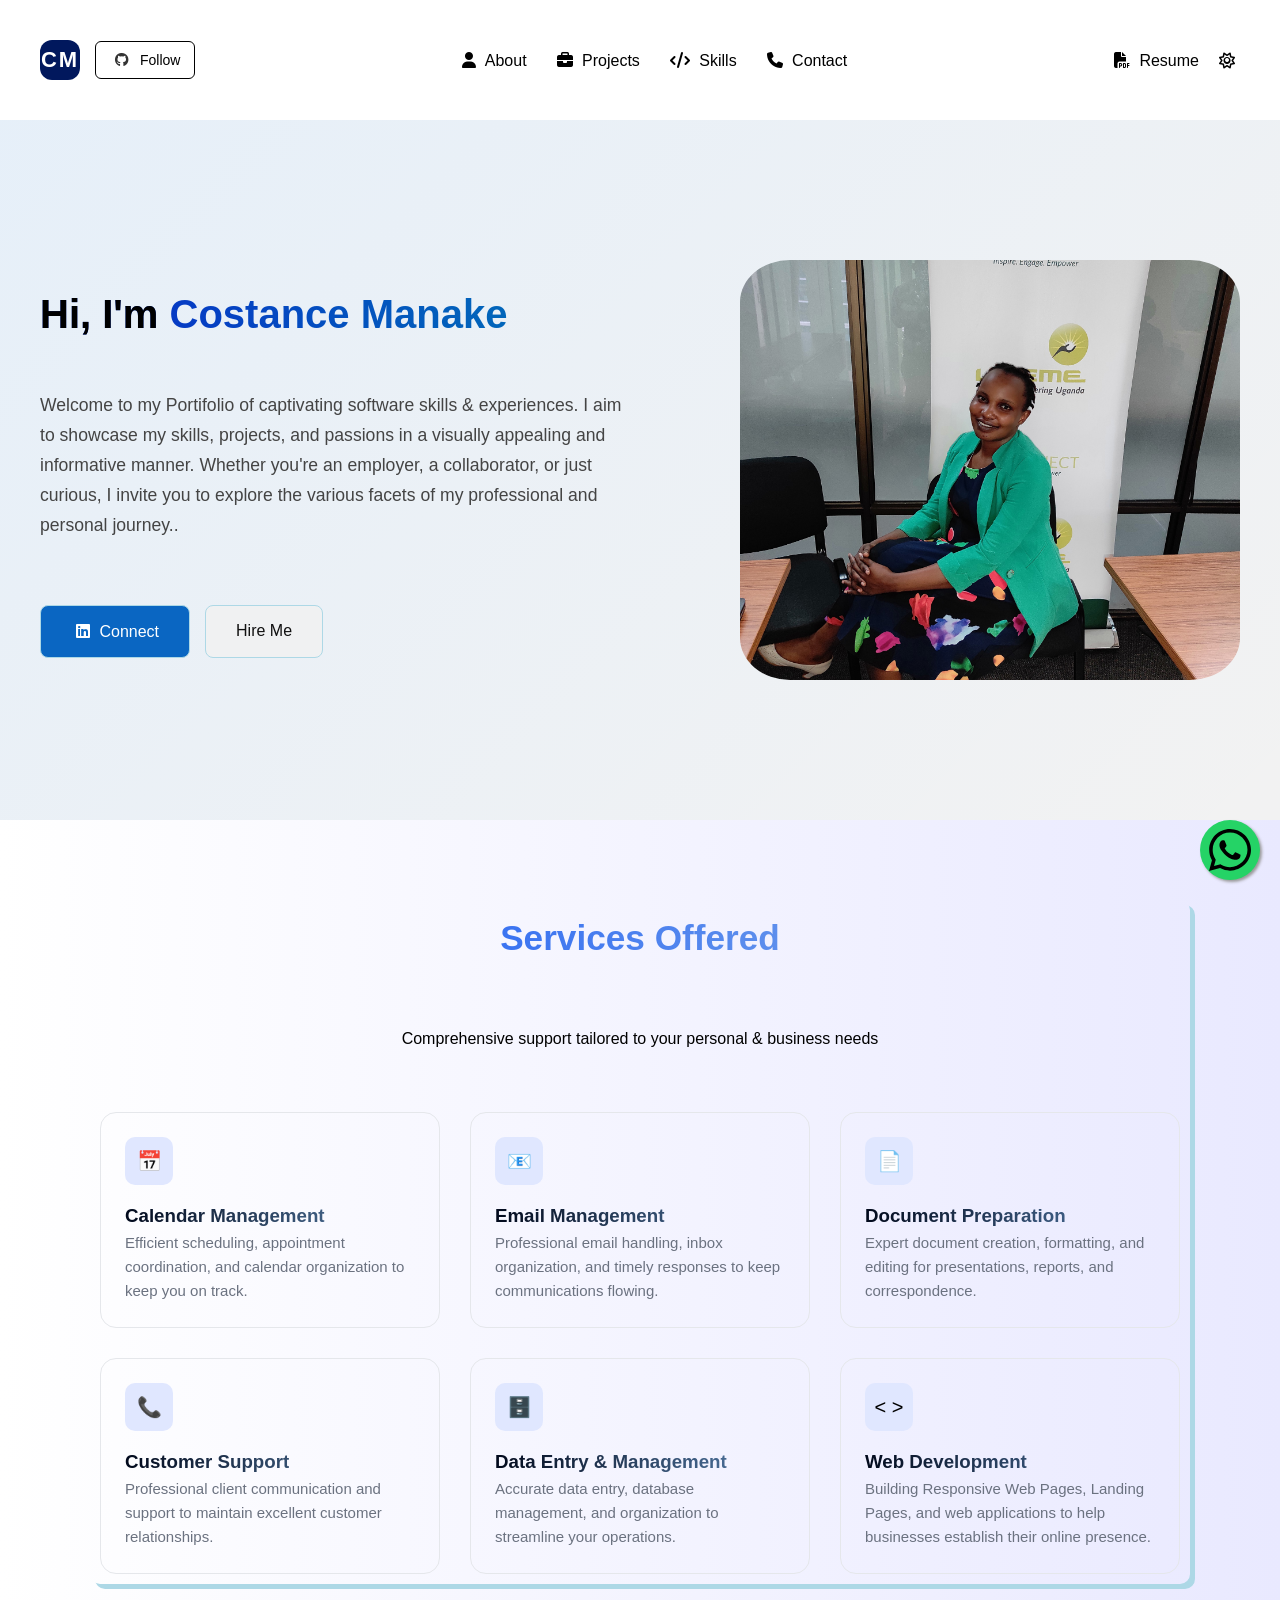
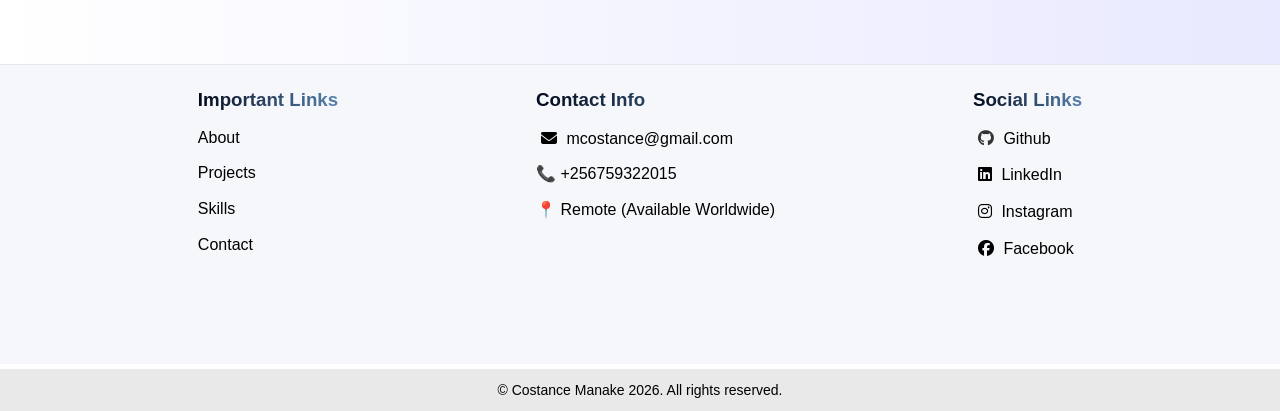
==== commit 25b5c0f5: "aligning hero section text to the left" ====
--- a/index.html
+++ b/index.html
@@ -73,7 +73,7 @@
         <a href="#experience" class="btn second-btn">Hire Me</a>
       </div>
     </div>
-    <img src="images/webdev.avif" alt="passport-photo" width="500px" height="420px" />
+    <img src="images/connieM.jpg" alt="passport-photo" width="500px" height="420px" />
   </section>
   <!-- SERVICES SECTION -->
   <section class="services" id="services">
@@ -205,10 +205,7 @@
   <svg xmlns="http://www.w3.org/2000/svg" viewBox="0 0 640 640"><!--!Font Awesome Free v7.2.0 by @fontawesome - https://fontawesome.com License - https://fontawesome.com/license/free Copyright 2026 Fonticons, Inc.--><path d="M476.9 161.1C435 119.1 379.2 96 319.9 96C197.5 96 97.9 195.6 97.9 318C97.9 357.1 108.1 395.3 127.5 429L96 544L213.7 513.1C246.1 530.8 282.6 540.1 319.8 540.1L319.9 540.1C442.2 540.1 544 440.5 544 318.1C544 258.8 518.8 203.1 476.9 161.1zM319.9 502.7C286.7 502.7 254.2 493.8 225.9 477L219.2 473L149.4 491.3L168 423.2L163.6 416.2C145.1 386.8 135.4 352.9 135.4 318C135.4 216.3 218.2 133.5 320 133.5C369.3 133.5 415.6 152.7 450.4 187.6C485.2 222.5 506.6 268.8 506.5 318.1C506.5 419.9 421.6 502.7 319.9 502.7zM421.1 364.5C415.6 361.7 388.3 348.3 383.2 346.5C378.1 344.6 374.4 343.7 370.7 349.3C367 354.9 356.4 367.3 353.1 371.1C349.9 374.8 346.6 375.3 341.1 372.5C308.5 356.2 287.1 343.4 265.6 306.5C259.9 296.7 271.3 297.4 281.9 276.2C283.7 272.5 282.8 269.3 281.4 266.5C280 263.7 268.9 236.4 264.3 225.3C259.8 214.5 255.2 216 251.8 215.8C248.6 215.6 244.9 215.6 241.2 215.6C237.5 215.6 231.5 217 226.4 222.5C221.3 228.1 207 241.5 207 268.8C207 296.1 226.9 322.5 229.6 326.2C232.4 329.9 268.7 385.9 324.4 410C359.6 425.2 373.4 426.5 391 423.9C401.7 422.3 423.8 410.5 428.4 397.5C433 384.5 433 373.4 431.6 371.1C430.3 368.6 426.6 367.2 421.1 364.5z"/></svg>
 </a>
 
-<!-- <a href="https://wa.me!" class="email-fab" target="_blank">
-  <!-- Use a font-awesome icon or an SVG -->
-  <!-- <svg xmlns="http://www.w3.org/2000/svg" viewBox="0 0 640 640"><!--!Font Awesome Free v7.2.0 by @fontawesome - https://fontawesome.com License - https://fontawesome.com/license/free Copyright 2026 Fonticons, Inc.--><path d="M125.4 128C91.5 128 64 155.5 64 189.4C64 190.3 64 191.1 64.1 192L64 192L64 448C64 483.3 92.7 512 128 512L512 512C547.3 512 576 483.3 576 448L576 192L575.9 192C575.9 191.1 576 190.3 576 189.4C576 155.5 548.5 128 514.6 128L125.4 128zM528 256.3L528 448C528 456.8 520.8 464 512 464L128 464C119.2 464 112 456.8 112 448L112 256.3L266.8 373.7C298.2 397.6 341.7 397.6 373.2 373.7L528 256.3zM112 189.4C112 182 118 176 125.4 176L514.6 176C522 176 528 182 528 189.4C528 193.6 526 197.6 522.7 200.1L344.2 335.5C329.9 346.3 310.1 346.3 295.8 335.5L117.3 200.1C114 197.6 112 193.6 112 189.4z"/></svg>
-<!-- </a> --> --> -->
+
 
 </body>
 
--- a/styles/style.css
+++ b/styles/style.css
@@ -227,12 +227,13 @@
       rgba(10, 102, 194, 0.1),
       rgba(0, 0, 0, 0.05));
   display: flex;
-  justify-content: space-evenly;
-  align-items: center;
-  /* gap: 40px; */
+  justify-content: center;
+  align-items: center;
+  gap: 100px;
   width: 100%;
   height: 700px;
   flex-wrap: wrap;
+  padding: -1px;
   /* text-align: center; */
 
 }
@@ -257,14 +258,14 @@
 } */
 
 .hero img {
-  border-radius: 20%;
+  border-radius: 10%;
   object-fit: cover;
   transition: 0.3s;
   
 }
 .hero img:hover{
   filter: grayscale(100%);
-  transform:scale(0.5);
+  transform:scale(1.1);
 }
 
 .hero-wrapper {
@@ -639,6 +640,10 @@
 .project-links a:hover {
   color: #111;
 }
+
+/* .project-text{
+  
+} */
 
 /* =========================
    SKILLS
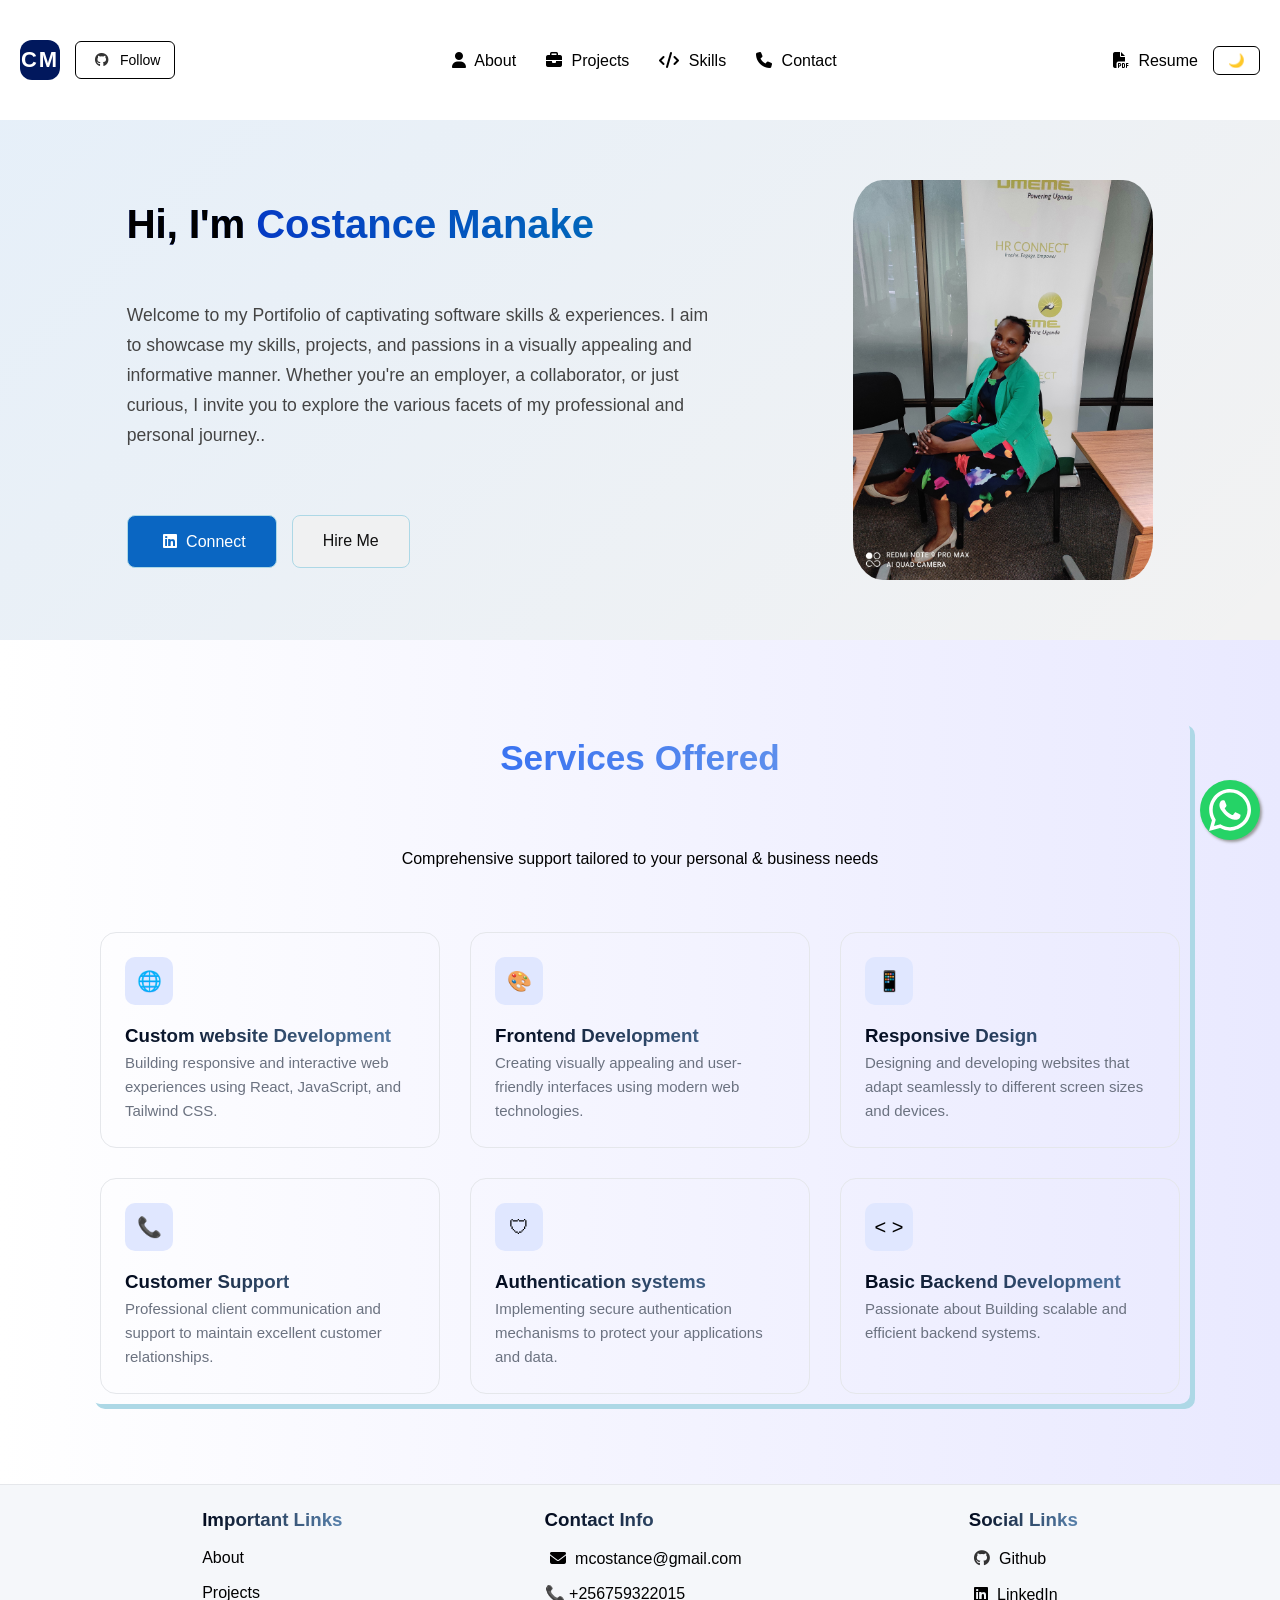
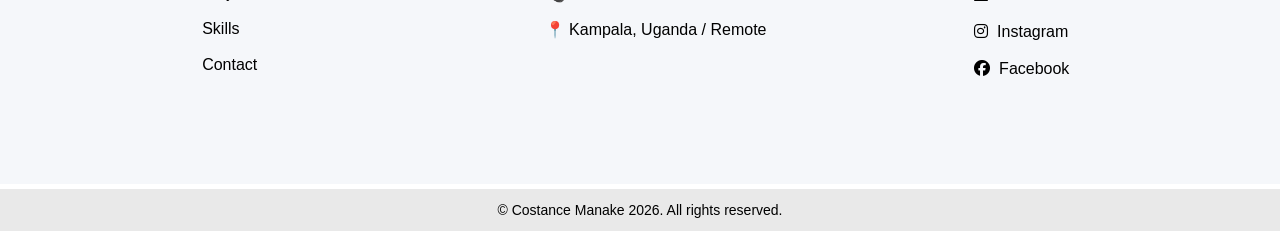
==== commit eba46156: "Improved on the hero spacing" ====
--- a/index.html
+++ b/index.html
@@ -50,8 +50,8 @@
     </ul>
 
     <div class="right-side">
-      <a href="resume/Connie-Manake-Resume.pdf" target="_blank"> <i class="fa fa-file-pdf"></i> Resume</a>
-      <span><i class="fa-regular fa-sun"></i></span>
+      <a href="resume/Khonnie-Manake-Resume.pdf" target="_blank"> <i class="fa fa-file-pdf"></i> Resume</a>
+      <button id="theme-toggle">🌙</button>
     </div>
   </header>
   <!-- --------------Hero Section---------- -->
@@ -70,10 +70,10 @@
       <div class="hero-buttons">
         <a href="https://www.linkedin.com/in/costance-manake-a4429895" target="_blank" class="btn first-btn">
           <i class="fab fa-linkedin"></i> Connect</a>
-        <a href="#experience" class="btn second-btn">Hire Me</a>
-      </div>
-    </div>
-    <img src="images/connieM.jpg" alt="passport-photo" width="500px" height="420px" />
+        <a href="https://wa.me/256759322015?text=Hello%2C%20I'm%20interested%20in%20your%20web%20development%20services." class="btn second-btn" target="_blank">Hire Me</a>
+      </div>
+    </div>
+    <img src="images/connieM.jpg" alt="passport-photo" width="300px" height="400px" />
   </section>
   <!-- SERVICES SECTION -->
   <section class="services" id="services">
@@ -88,31 +88,28 @@
       <div class="services-grid">
         <!-- Service 1 -->
         <div class="service-card">
-          <div class="icon-box">📅</div>
-          <h3>Calendar Management</h3>
-          <p>
-            Efficient scheduling, appointment coordination, and calendar
-            organization to keep you on track.
+          <div class="icon-box">🌐</div>
+          <h3>Custom website Development</h3>
+          <p>
+            Building responsive and interactive web experiences using React, JavaScript, and Tailwind CSS.
           </p>
         </div>
 
         <!-- Service 2 -->
         <div class="service-card">
-          <div class="icon-box">📧</div>
-          <h3>Email Management</h3>
-          <p>
-            Professional email handling, inbox organization, and timely
-            responses to keep communications flowing.
+          <div class="icon-box">🎨</div>
+          <h3>Frontend Development</h3>
+          <p>
+            Creating visually appealing and user-friendly interfaces using modern web technologies.
           </p>
         </div>
 
         <!-- Service 3 -->
         <div class="service-card">
-          <div class="icon-box">📄</div>
-          <h3>Document Preparation</h3>
-          <p>
-            Expert document creation, formatting, and editing for
-            presentations, reports, and correspondence.
+          <div class="icon-box">📱</div>
+          <h3>Responsive Design</h3>
+          <p>
+            Designing and developing websites that adapt seamlessly to different screen sizes and devices.
           </p>
         </div>
 
@@ -128,21 +125,19 @@
 
         <!-- Service 5 -->
         <div class="service-card">
-          <div class="icon-box">🗄️</div>
-          <h3>Data Entry & Management</h3>
-          <p>
-            Accurate data entry, database management, and organization to
-            streamline your operations.
+          <div class="icon-box">🛡</div>
+          <h3>Authentication systems</h3>
+          <p>
+            Implementing secure authentication mechanisms to protect your applications and data.
           </p>
         </div>
 
         <!-- Service 6 -->
         <div class="service-card">
           <div class="icon-box">&lt; &gt;</div>
-          <h3>Web Development</h3>
-          <p>
-            Building Responsive Web Pages, Landing Pages, and web applications
-            to help businesses establish their online presence.
+          <h3>Basic Backend Development</h3>
+          <p>
+            Passionate about Building scalable and efficient backend systems.
           </p>
         </div>
       </div>
@@ -168,7 +163,7 @@
           <i class="fas fa-envelope"></i> mcostance@gmail.com
         </a>
         <a href="">📞 +256759322015</a>
-        <p>📍 Remote (Available Worldwide)</p>
+        <p>📍 Kampala, Uganda / Remote </p>
       </div>
     </div>
 
@@ -200,7 +195,7 @@
   <p class="copyright">© Costance Manake 2026. All rights reserved.</p>
 
   <!-- Floating Buttons -->
- <a href="https://wa.me!" class="whatsapp-fab" target="_blank">
+ <a href="https://wa.me/256759322015" class="whatsapp-fab" target="_blank">
   <!-- Use a font-awesome icon or an SVG -->
   <svg xmlns="http://www.w3.org/2000/svg" viewBox="0 0 640 640"><!--!Font Awesome Free v7.2.0 by @fontawesome - https://fontawesome.com License - https://fontawesome.com/license/free Copyright 2026 Fonticons, Inc.--><path d="M476.9 161.1C435 119.1 379.2 96 319.9 96C197.5 96 97.9 195.6 97.9 318C97.9 357.1 108.1 395.3 127.5 429L96 544L213.7 513.1C246.1 530.8 282.6 540.1 319.8 540.1L319.9 540.1C442.2 540.1 544 440.5 544 318.1C544 258.8 518.8 203.1 476.9 161.1zM319.9 502.7C286.7 502.7 254.2 493.8 225.9 477L219.2 473L149.4 491.3L168 423.2L163.6 416.2C145.1 386.8 135.4 352.9 135.4 318C135.4 216.3 218.2 133.5 320 133.5C369.3 133.5 415.6 152.7 450.4 187.6C485.2 222.5 506.6 268.8 506.5 318.1C506.5 419.9 421.6 502.7 319.9 502.7zM421.1 364.5C415.6 361.7 388.3 348.3 383.2 346.5C378.1 344.6 374.4 343.7 370.7 349.3C367 354.9 356.4 367.3 353.1 371.1C349.9 374.8 346.6 375.3 341.1 372.5C308.5 356.2 287.1 343.4 265.6 306.5C259.9 296.7 271.3 297.4 281.9 276.2C283.7 272.5 282.8 269.3 281.4 266.5C280 263.7 268.9 236.4 264.3 225.3C259.8 214.5 255.2 216 251.8 215.8C248.6 215.6 244.9 215.6 241.2 215.6C237.5 215.6 231.5 217 226.4 222.5C221.3 228.1 207 241.5 207 268.8C207 296.1 226.9 322.5 229.6 326.2C232.4 329.9 268.7 385.9 324.4 410C359.6 425.2 373.4 426.5 391 423.9C401.7 422.3 423.8 410.5 428.4 397.5C433 384.5 433 373.4 431.6 371.1C430.3 368.6 426.6 367.2 421.1 364.5z"/></svg>
 </a>
--- a/styles/style.css
+++ b/styles/style.css
@@ -59,6 +59,8 @@
   margin: 5px;
 }
 
+
+
 /* =========================
    HEADER
 ========================= */
@@ -66,7 +68,7 @@
   display: flex;
   justify-content: space-between;
   align-items: center;
-  padding: 20px 40px;
+  padding: 20px 20px;
   width: 100%;
   /* border: 0.8px solid rgb(209, 203, 203); */
   /* border-radius: 6px; */
@@ -227,13 +229,14 @@
       rgba(10, 102, 194, 0.1),
       rgba(0, 0, 0, 0.05));
   display: flex;
-  justify-content: center;
-  align-items: center;
-  gap: 100px;
+  justify-content: space-evenly;
+  align-items: center;
+  /* gap: 100px; */
   width: 100%;
-  height: 700px;
+  height: auto;
+  padding: 60px 0;
   flex-wrap: wrap;
-  padding: -1px;
+  
   /* text-align: center; */
 
 }
@@ -984,7 +987,7 @@
   position: fixed;
   width: 60px;
   height: 60px;
-  bottom: 20px;
+  bottom: 60px;
   right: 20px;
   background-color: #25d366;
   color: #FFF;
@@ -1003,3 +1006,6 @@
 .whatsapp-fab:hover {
   transform: scale(1.1); /* Slight pop effect on hover */
 }
+svg{
+  fill: white;
+}
